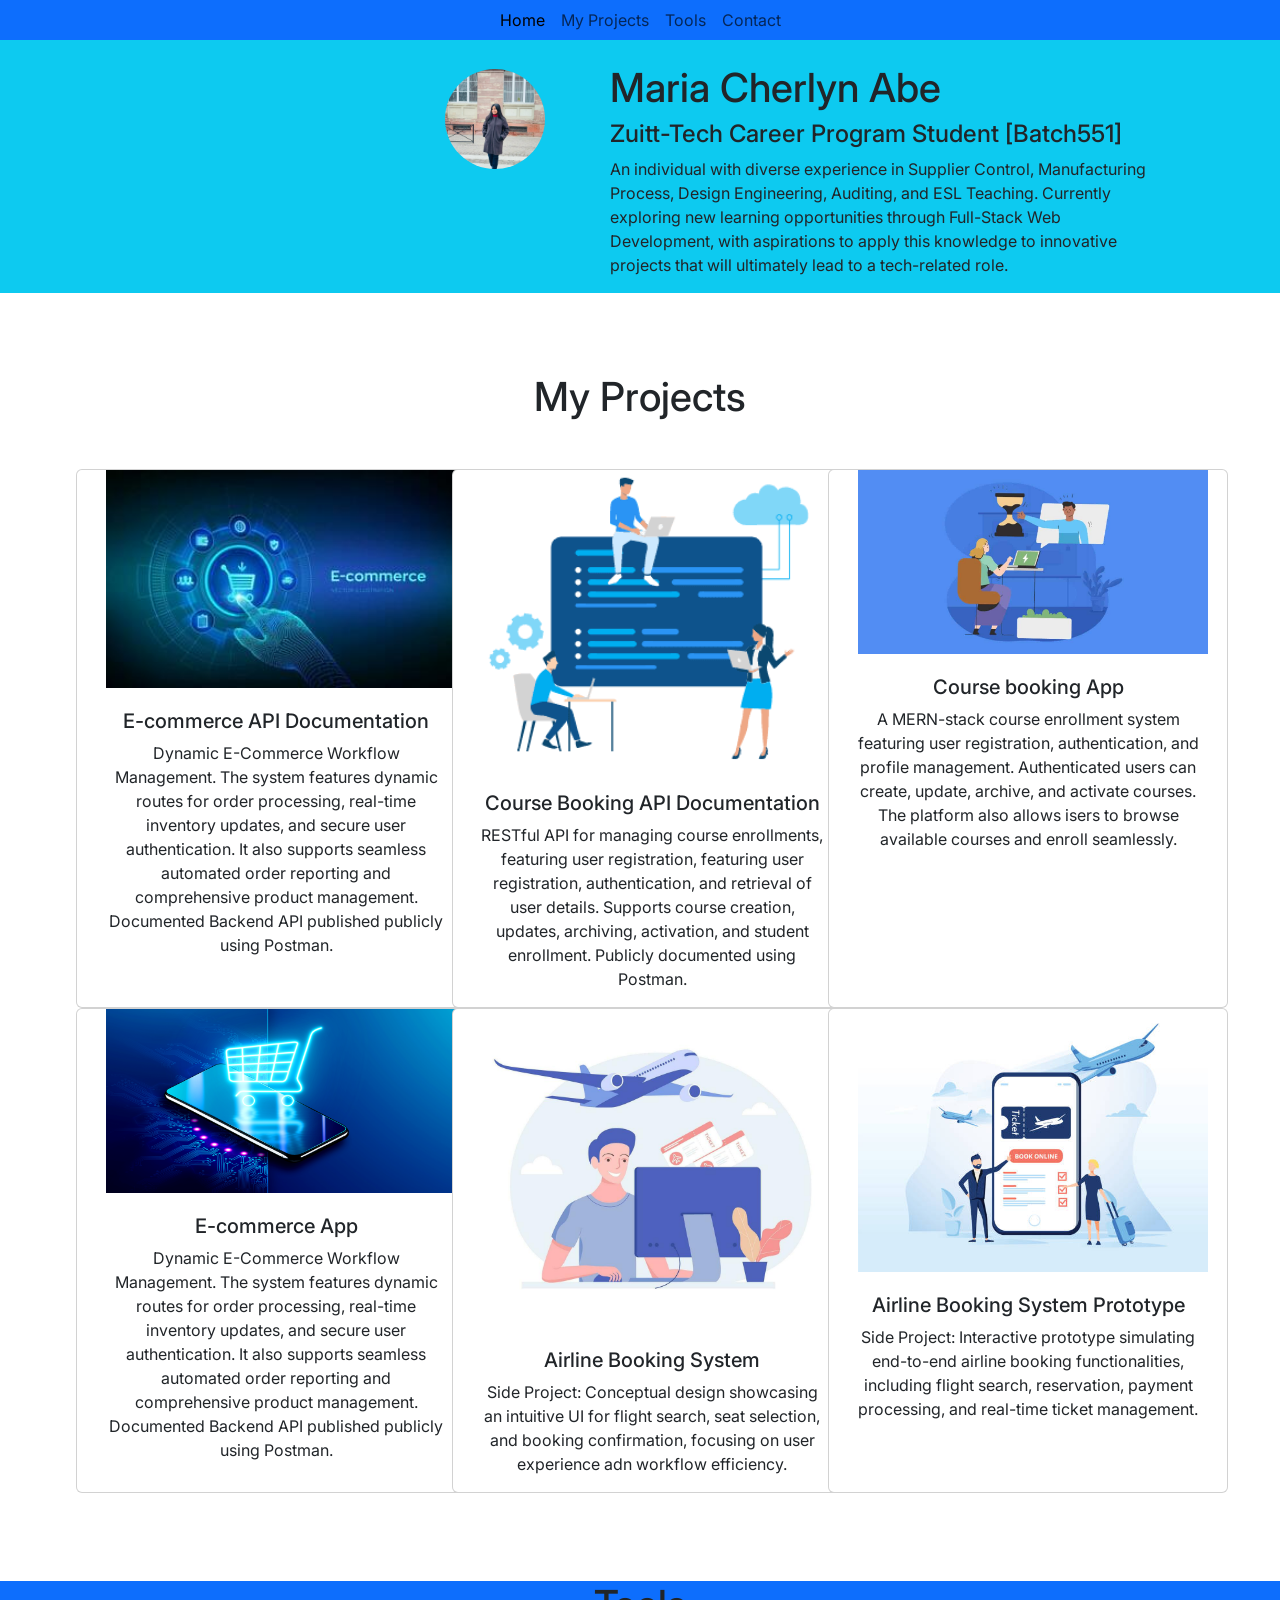
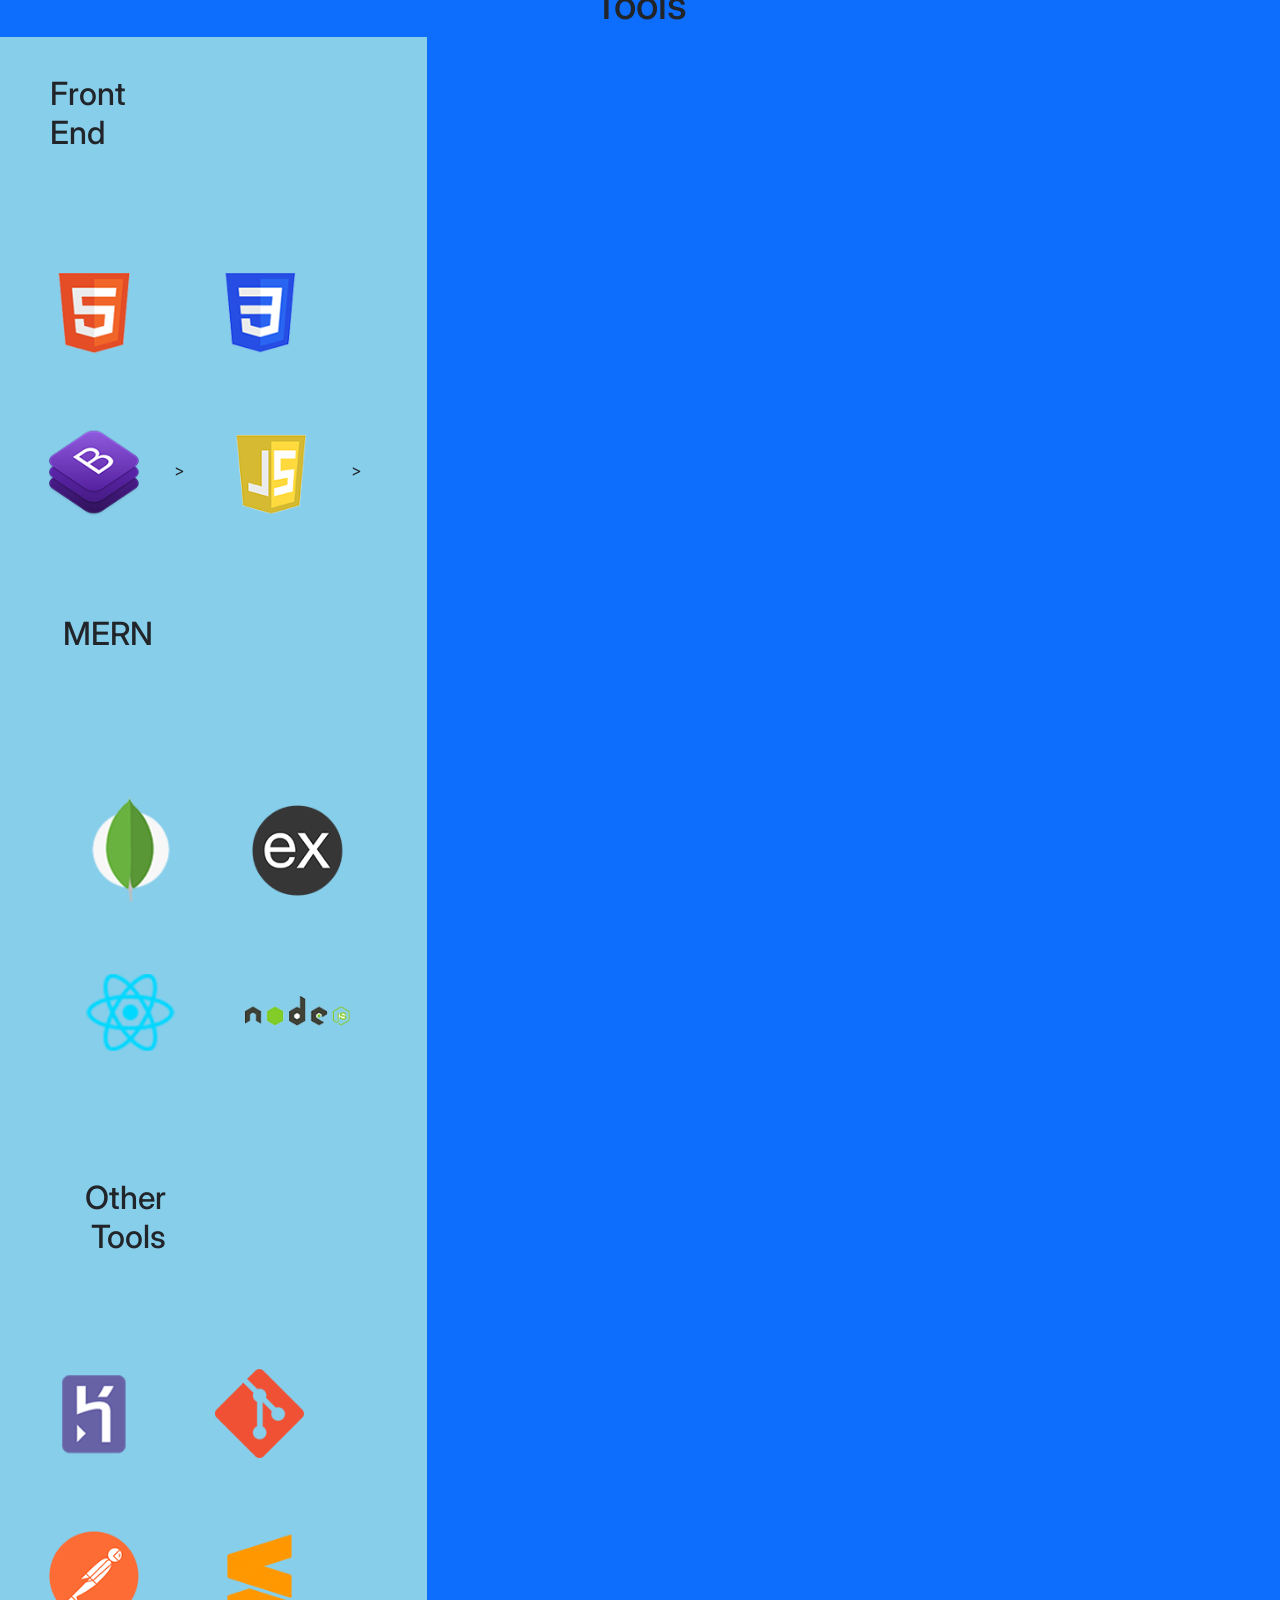
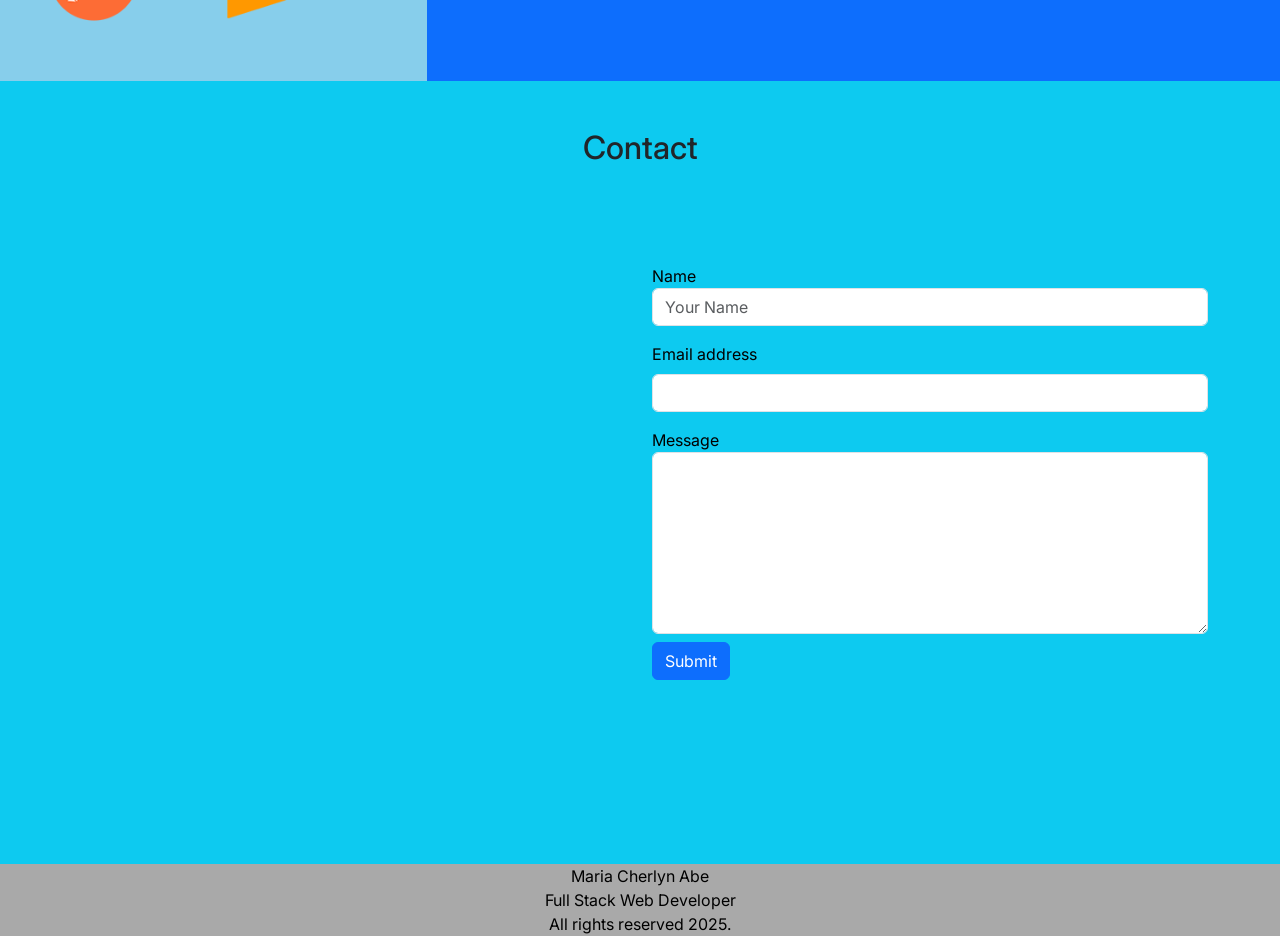
==== index.html @ 072dad14 "Add files via upload" ====
<!DOCTYPE html>
<html>
<head>
	<meta charset="utf-8">
	<meta name="viewport" content="width=device-width, initial-scale=1">
	<title>Capstone 1 Development - Developer Portfolio</title>

	<link rel="stylesheet" type="text/css" href="index.css">

	<link href="https://cdn.jsdelivr.net/npm/bootstrap@5.0.2/dist/css/bootstrap.min.css" rel="stylesheet" integrity="sha384-EVSTQN3/azprG1Anm3QDgpJLIm9Nao0Yz1ztcQTwFspd3yD65VohhpuuCOmLASjC" crossorigin="anonymous">

	<link rel="preconnect" href="https://fonts.googleapis.com">
	<link rel="preconnect" href="https://fonts.gstatic.com" crossorigin>
	<link href="https://fonts.googleapis.com/css2?family=Inter:ital,opsz,wght@0,14..32,100..900;1,14..32,100..900&family=Montserrat:ital,wght@0,100..900;1,100..900&display=swap" rel="stylesheet">

</head>
<body>
	
	<section id="landing" >
		<nav class="navbar navbar-expand-lg navbar-light">
		  <div class="container-fluid">

		    <div class="collapse navbar-collapse justify-content-center fixed-top bg-primary" id="navbarNav">
		      <ul class="navbar-nav">
		        <li class="nav-item">
		          <a class="nav-link active" aria-current="page" href="#">Home</a>
		        </li>
		        <li class="nav-item">
		          <a class="nav-link" href="#projects">My Projects</a>
		        </li>
		        <li class="nav-item">
		          <a class="nav-link" href="#tools">Tools</a>
		        </li>
		        <li class="nav-item">
		          <a class="nav-link" href="#contact">Contact</a>
		        </li>
		      </ul>
		    </div>
		  </div>
		</nav>  	
	</section>		

	<section class="container-fluid bg-info pe-5">
		<div class="row pe-5">
			<figure class="col-md-6 mt-5 pe-5">
				<div id="about-image">
					<img src="./images/Chepic.jpg" class="img-fluid rounded-circle">
				</div>
			</figure>

			<figcaption class="col-md-6 mt-5 pe-5">
				<h1>Maria Cherlyn Abe</h1>
				<h4>Zuitt-Tech Career Program Student  [Batch551]</h4>
				<p>An individual with diverse experience in Supplier Control, Manufacturing Process, Design Engineering, Auditing, and ESL Teaching. Currently exploring new learning opportunities through Full-Stack Web Development, with aspirations to apply this knowledge to innovative projects that will ultimately lead to a tech-related role.</p>
			</figcaption>
		</div>
		
	</section>

	<section id="projects">
		<h1 class="text-center">My Projects</h1>	
			<div class="container-fluid m-5">
				<div class="row text-center">
			      	<div class="card row col-md-4">
                  <img class="card-img-top img-fluid"src="./images/ecommerceAPI.jpg"  >
	                  <div class="card-body justify-content-center align-items-center">
	                    <h5>E-commerce API Documentation</h5>
	                    <p class="card-text">Dynamic E-Commerce Workflow Management. The system features dynamic routes for order processing, real-time inventory updates, and secure user authentication. It also supports seamless automated order reporting and comprehensive product management. Documented Backend API published publicly using Postman.</p>
	                  </div>
                </div>

	            	<div class="card row col-md-4">
	                  <img class="card-img-top img-fluid" src="./images/courseAPI.png">
	                  <div class="card-body">
	                    <h5>Course Booking API Documentation</h5>
	                    <p class="card-text">RESTful API for managing course enrollments, featuring user registration, featuring user registration, authentication, and retrieval of user details. Supports course creation, updates, archiving, activation, and student enrollment. Publicly documented using Postman.</p>
	                  </div>
	            </div>

            	 <div class="card row col-md-4">
                      <img src="./images/coursebooking.jpg" class="card-img-top">
	                  <div class="card-body">
	                      <h5>Course booking App</h5>
	                    <p class="card-text">A MERN-stack course enrollment system featuring user registration, authentication, and profile management. Authenticated users can create, update, archive, and activate courses. The platform also allows isers to browse available courses and enroll seamlessly.</p>
	                  </div>
                </div>

                <div class="card row col-md-4">
                  <img class="card-img-top img-fluid"src="./images/ecommerceAPP.png"  >
	                  <div class="card-body justify-content-center align-items-center">
	                    <h5>E-commerce App</h5>
	                    <p class="card-text">Dynamic E-Commerce Workflow Management. The system features dynamic routes for order processing, real-time inventory updates, and secure user authentication. It also supports seamless automated order reporting and comprehensive product management. Documented Backend API published publicly using Postman.</p>
	                  </div>
                </div>

	            <div class="card row col-md-4">
	                  <img class="card-img-top img-fluid" src="./images/airlinemockup.jpg">
	                  <div class="card-body">
	                    <h5>Airline Booking System </h5>
	                    <p class="card-text">Side Project: Conceptual design showcasing an intuitive UI for flight search, seat selection, and booking confirmation, focusing on user experience adn workflow efficiency.</p>
	                  </div>
	            </div>

            	<div class="card row col-md-4">
                      <img src="./images/airlineprototype.jpg" class="card-img-top">
	                  <div class="card-body">
	                      <h5>Airline Booking System Prototype</h5>
	                    <p class="card-text">Side Project: Interactive prototype simulating end-to-end airline booking functionalities, including flight search, reservation, payment processing, and real-time ticket management.</p>
	                  </div> 
                </div>
			</div>
		</div>
	</section>

	<section id="tools">
			<div class="container-fluid bg-primary">
			<h1 class="text-center" >Tools</h1>
			<div class="row d-flex text-start">
				<div id="frontend" class="col-md-4">
				<h2 class="training-tools p-2">Front End</h2>
				<img src="./images/logo-html5.png" class="fe-tools-img">
				<img src="./images/logo-css3.png" class="fe-tools-img">
				<img src="./images/logo-bootstrap.png" class="fe-tools-img">>
				<img src="./images/logo-javascript.png" class="fe-tools-img">>
				</div>
			</div>
			<div class="row d-flex text-center">
				<div id="mern" class="col-md-4 py-4 ">
				<h2 class="training-tools p-2">MERN</h2>
				<img src="./images/logo-mongodb.png" class="mern-tools-img">
				<img src="./images/logo-expressjs.png" class="mern-tools-img">
				<img src="./images/logo-react.png" class="mern-tools-img">
				<img src="./images/logo-nodejs.png" class="mern-tools-img">
				</div>
			</div>

			<div class="row d-flex">
				<div id="others" class="col-md-4 py-4 ">
				<h2 class="training-tools text-end p-2">Other Tools</h2>
				<img src="./images/logo-heroku.png" class="other-tools-img">
				<img src="./images/logo-git.png" class="other-tools-img">
				<img src="./images/logo-postman.png" class="other-tools-img">
				<img src="./images/logo-sublime-text-3.png" class="other-tools-img">
				</div>
				</div>
			</div>

	</section>

	<section id="contact" class="container-fluid py-5 bg-info"> 	
         		 <h2 class="text-center">Contact</h2>
              	 <div class="row m-5">
               	<div class="col-md-6 py-5">
                     <iframe src="https://www.google.com/maps/embed?pb=!1m18!1m12!1m3!1d3861.731259425971!2d121.03086781068404!3d14.557354685865198!2m3!1f0!2f0!3f0!3m2!1i1024!2i768!4f13.1!3m3!1m2!1s0x3397c9b8d33b2c6d%3A0xb0c2f766338a92bd!2sZuitt%20Makati!5e0!3m2!1sen!2sjp!4v1747360922030!5m2!1sen!2sjp" width="100%" height="450" style="border:0;" allowfullscreen="" loading="lazy" referrerpolicy="no-referrer-when-downgrade"></iframe>
                  </div>
                	  		 		
  		 			
						<div id="form" class="col-md-6 py-5">
							<form class="text-black">
							<div class="mb-3">
								<label for="name">Name</label>
								<input type="text" name="name" id="name" placeholder="Your Name" class="form-control">	
							</div>
				  			<div class="mb-3">
							    <label for="exampleInputEmail1" class="form-label">Email address</label>
							    <input type="email" class="form-control" id="exampleInputEmail1" aria-describedby="emailHelp">
					  		</div>
				  			<div class="mb3">
						  		<label for="concern">Message</label>
						  		<textarea class="form-control" id="message" rows="7"></textarea>
						  	</div>
				 				 <button type="button" class="btn btn-primary mt-2" data-bs-toggle="modal" data-bs-target="#exampleModal">
				   			 Submit
				  				</button>
							</form>
						</div>
					</div>
		
		
		
     <div class="modal fade" id="exampleModal" tabindex="-1" aria-labelledby="exampleModalLabel" aria-hidden="true">
		  <div class="modal-dialog">
		    <div class="modal-content">
		      <div class="modal-header">
		        <h1 class="modal-title fs-5" id="exampleModalLabel">Comment</h1>
		        <button type="button" class="btn-close" data-bs-dismiss="modal" aria-label="Close"></button>
		      </div>
		      <div class="modal-body">
		        Thank you for your message!
		      </div>
		      <div class="modal-footer">
		        <button type="button" class="btn btn-secondary" data-bs-dismiss="modal">Close</button>
		      </div>
		    </div>
		  </div>
		
</section>

     <footer id="footer" >
         <div class="container-fluid text-center">
            <div>Maria Cherlyn Abe</div>
            <div>Full Stack Web Developer</div>
            <div>All rights reserved 2025.</div>
         </div>
      </footer>

	<script src="https://cdn.jsdelivr.net/npm/bootstrap@5.0.2/dist/js/bootstrap.bundle.min.js" integrity="sha384-MrcW6ZMFYlzcLA8Nl+NtUVF0sA7MsXsP1UyJoMp4YLEuNSfAP+JcXn/tWtIaxVXM" crossorigin="anonymous"></script>
</body>
</html>
---- index.css ----
*{
	margin: 0;
	padding: 0;
	box-sizing: border-box;
	font-family: Inter;
}

#landing{	
	color: black;
}	

#about-image{
  float: right;
  margin-left: 20px;
  position: static;
    
}

#projects{

	margin-top: 40px;
	padding: 40px;
	padding-top: 40px;
	padding-bottom: 40px;
	border-radius: 20px;
}


.training-tools{
	padding: 40px;
	width: 132px;
	height: 132px;
	margin: 30px;
}

.fe-tools-img, .mern-tools-img, .other-tools-img{
	width: 132px;
	height: 132px;
	margin: 15px;
}



img {
    width: 100px; 
    margin: 5px;
}


#frontend, #mern, #others {
	display: block;
	background-color: skyblue;
	
}

#footer{
	color: black;
	background-color: darkgray;
}
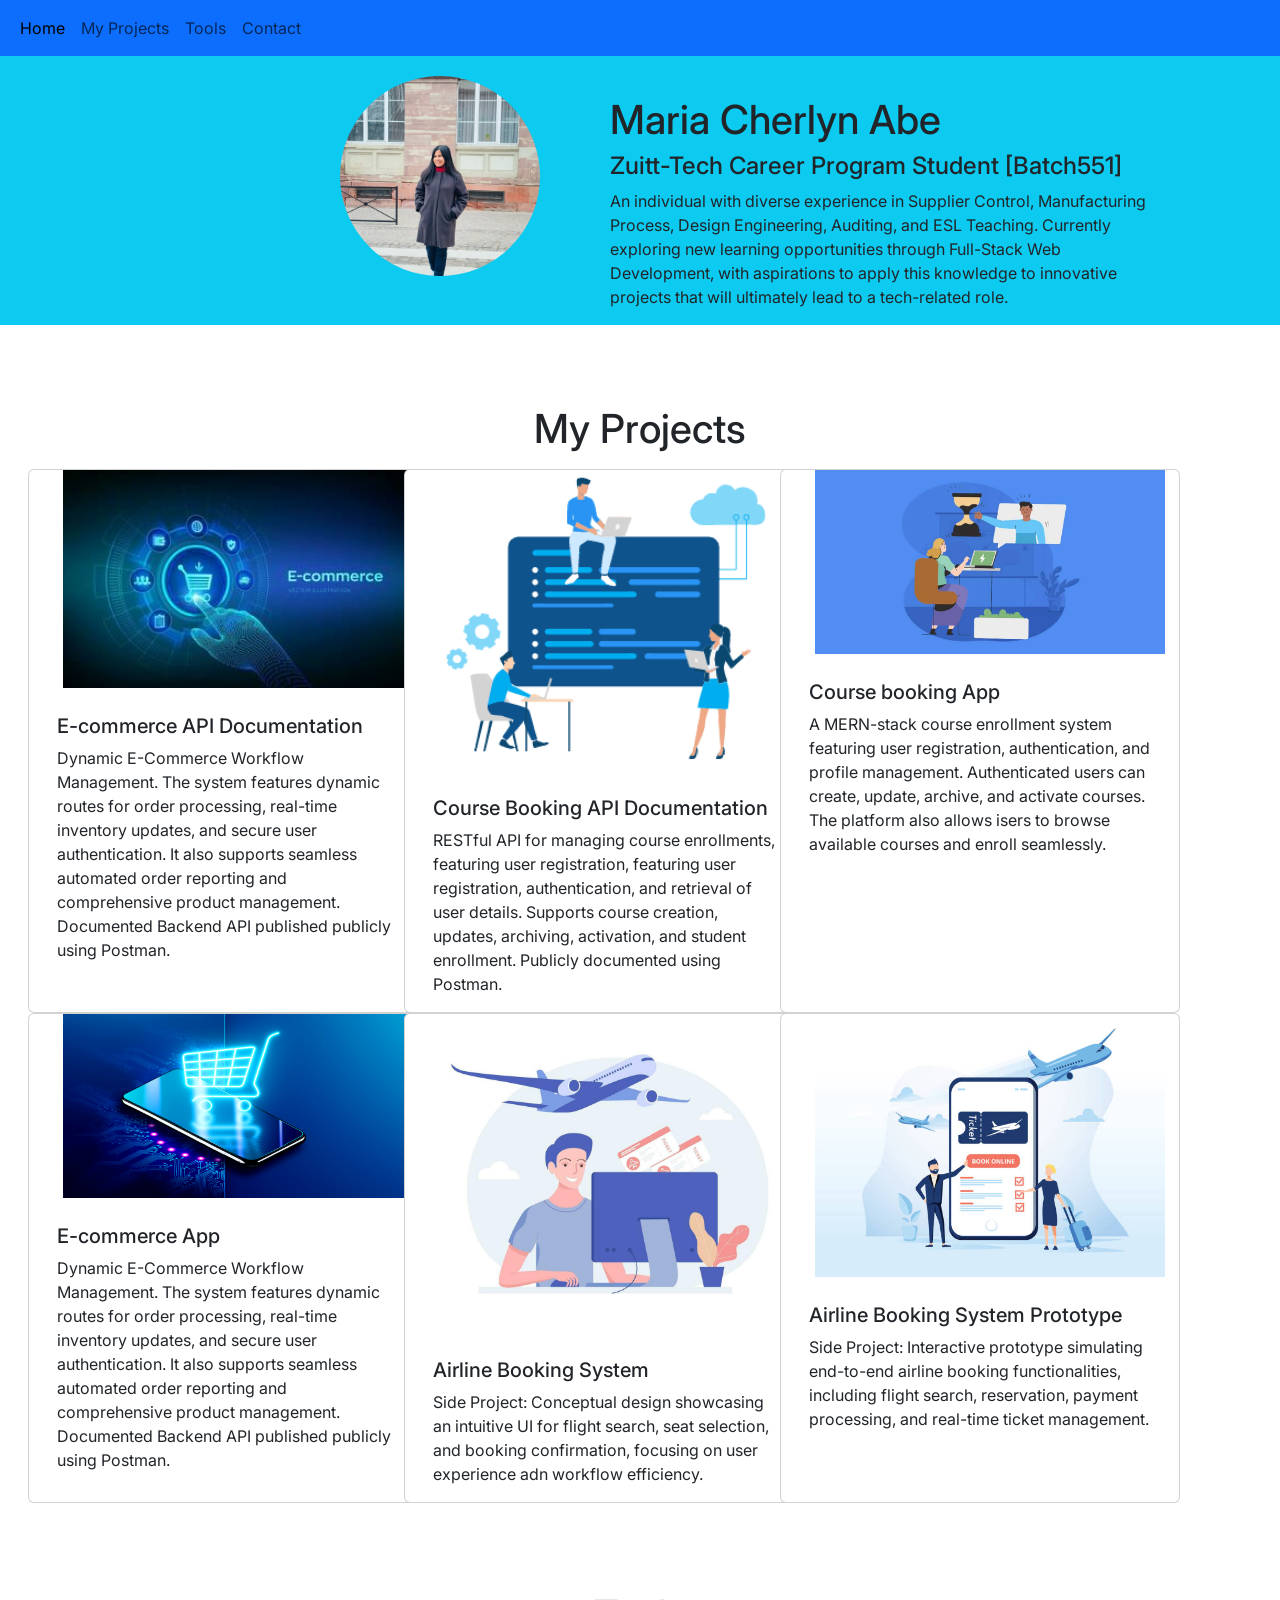
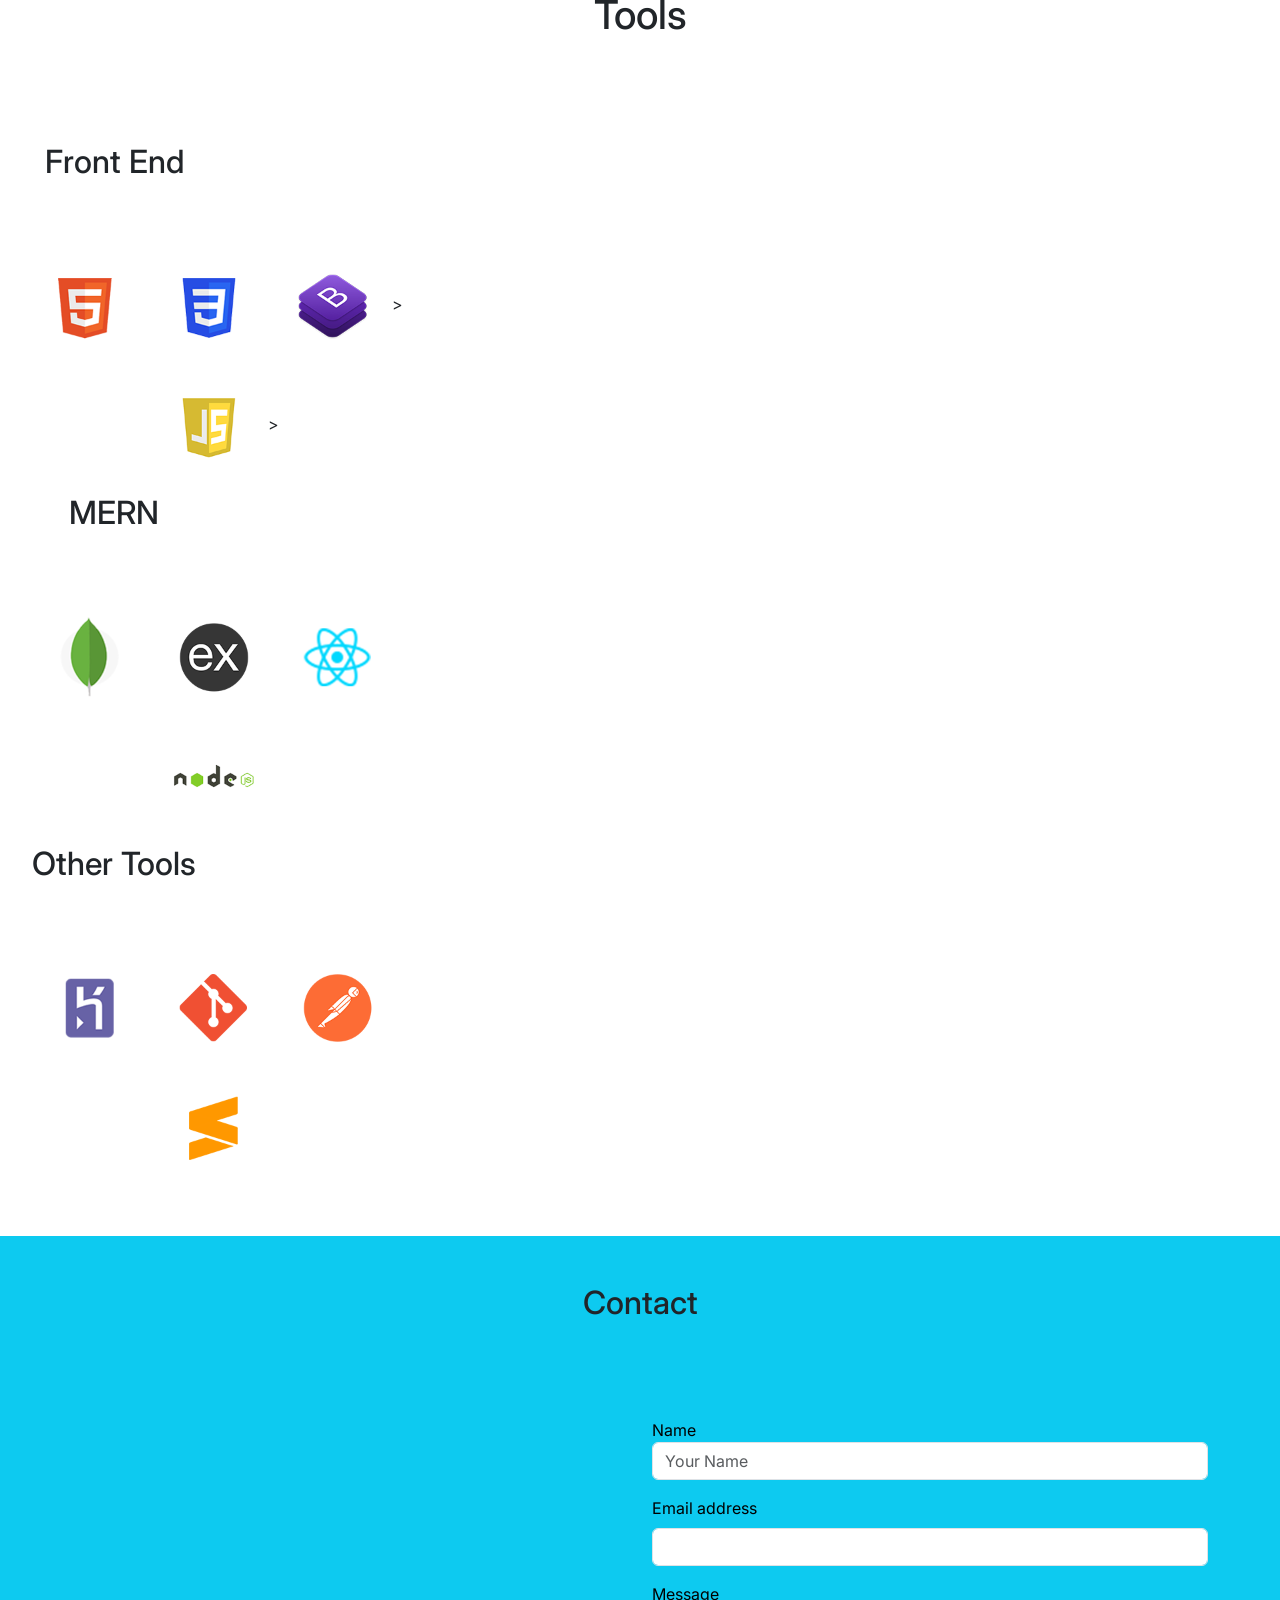
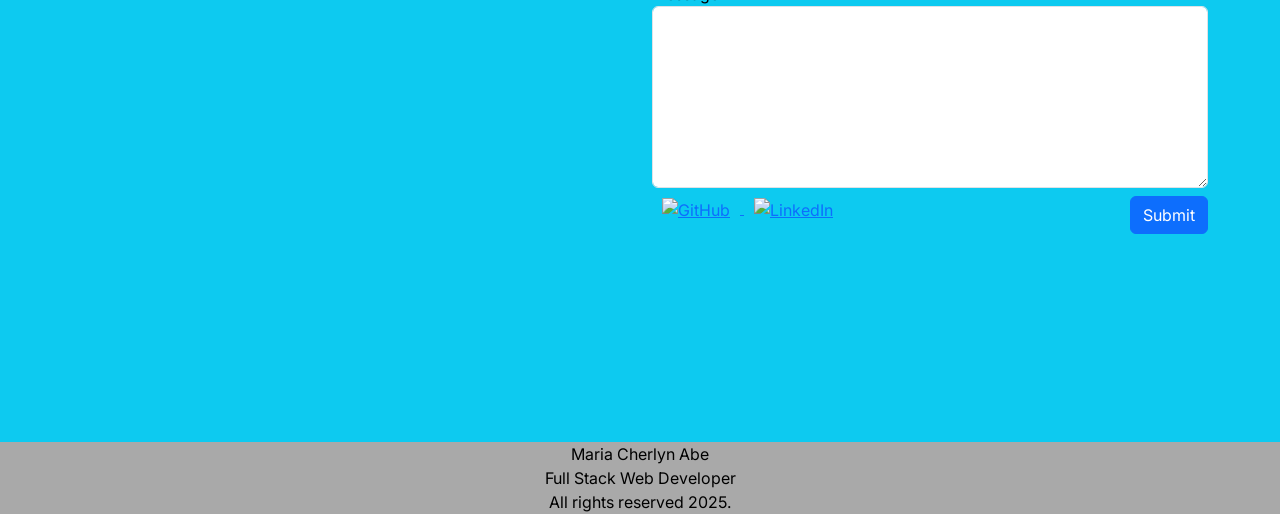
==== commit 0f519217: "Add files via upload" ====
--- a/index.html
+++ b/index.html
@@ -17,10 +17,10 @@
 <body>
 	
 	<section id="landing" >
-		<nav class="navbar navbar-expand-lg navbar-light">
+		<nav class="navbar navbar-expand-lg navbar-light fixed-top bg-primary">
 		  <div class="container-fluid">
-
-		    <div class="collapse navbar-collapse justify-content-center fixed-top bg-primary" id="navbarNav">
+		  	
+			  <div class="navbar-expand" id="navbarNav">
 		      <ul class="navbar-nav">
 		        <li class="nav-item">
 		          <a class="nav-link active" aria-current="page" href="#">Home</a>
@@ -38,18 +38,21 @@
 		    </div>
 		  </div>
 		</nav>  	
-	</section>		
+	</section>
+
+	
+
 
 	<section class="container-fluid bg-info pe-5">
 		<div class="row pe-5">
-			<figure class="col-md-6 mt-5 pe-5">
+			<figure class="col-md-6 mt-3 pe-5">
 				<div id="about-image">
 					<img src="./images/Chepic.jpg" class="img-fluid rounded-circle">
 				</div>
 			</figure>
 
 			<figcaption class="col-md-6 mt-5 pe-5">
-				<h1>Maria Cherlyn Abe</h1>
+				<h1 class="mt-5">Maria Cherlyn Abe</h1>
 				<h4>Zuitt-Tech Career Program Student  [Batch551]</h4>
 				<p>An individual with diverse experience in Supplier Control, Manufacturing Process, Design Engineering, Auditing, and ESL Teaching. Currently exploring new learning opportunities through Full-Stack Web Development, with aspirations to apply this knowledge to innovative projects that will ultimately lead to a tech-related role.</p>
 			</figcaption>
@@ -59,8 +62,8 @@
 
 	<section id="projects">
 		<h1 class="text-center">My Projects</h1>	
-			<div class="container-fluid m-5">
-				<div class="row text-center">
+			<div class="container-fluid mt-3">
+				<div class="row">
 			      	<div class="card row col-md-4">
                   <img class="card-img-top img-fluid"src="./images/ecommerceAPI.jpg"  >
 	                  <div class="card-body justify-content-center align-items-center">
@@ -113,10 +116,10 @@
 	</section>
 
 	<section id="tools">
-			<div class="container-fluid bg-primary">
-			<h1 class="text-center" >Tools</h1>
-			<div class="row d-flex text-start">
-				<div id="frontend" class="col-md-4">
+		<div class="container-fluid py-5 text-center">
+			<h1 class="text-center mb-5">Tools</h1>
+				<div class="row">
+				<div id="frontend" class="col-md-4 mt-5 text-center">
 				<h2 class="training-tools p-2">Front End</h2>
 				<img src="./images/logo-html5.png" class="fe-tools-img">
 				<img src="./images/logo-css3.png" class="fe-tools-img">
@@ -124,9 +127,9 @@
 				<img src="./images/logo-javascript.png" class="fe-tools-img">>
 				</div>
 			</div>
-			<div class="row d-flex text-center">
-				<div id="mern" class="col-md-4 py-4 ">
-				<h2 class="training-tools p-2">MERN</h2>
+			<div class="row">
+				<div id="mern" class="col-md-4">
+				<h2 class="training-tools p-2 justify-content-center align-items-center">MERN</h2>
 				<img src="./images/logo-mongodb.png" class="mern-tools-img">
 				<img src="./images/logo-expressjs.png" class="mern-tools-img">
 				<img src="./images/logo-react.png" class="mern-tools-img">
@@ -134,67 +137,85 @@
 				</div>
 			</div>
 
-			<div class="row d-flex">
-				<div id="others" class="col-md-4 py-4 ">
-				<h2 class="training-tools text-end p-2">Other Tools</h2>
+			<div class="row">
+				<div id="others" class="col-md-4">
+				<h2 class="training-tools p-2">Other Tools</h2>
 				<img src="./images/logo-heroku.png" class="other-tools-img">
 				<img src="./images/logo-git.png" class="other-tools-img">
 				<img src="./images/logo-postman.png" class="other-tools-img">
 				<img src="./images/logo-sublime-text-3.png" class="other-tools-img">
-				</div>
-				</div>
-			</div>
-
+				
+				</div>
+
+			</div>
+		</div>
+			
 	</section>
 
 	<section id="contact" class="container-fluid py-5 bg-info"> 	
          		 <h2 class="text-center">Contact</h2>
               	 <div class="row m-5">
-               	<div class="col-md-6 py-5">
+               		<div class="col-md-6 py-5">
                      <iframe src="https://www.google.com/maps/embed?pb=!1m18!1m12!1m3!1d3861.731259425971!2d121.03086781068404!3d14.557354685865198!2m3!1f0!2f0!3f0!3m2!1i1024!2i768!4f13.1!3m3!1m2!1s0x3397c9b8d33b2c6d%3A0xb0c2f766338a92bd!2sZuitt%20Makati!5e0!3m2!1sen!2sjp!4v1747360922030!5m2!1sen!2sjp" width="100%" height="450" style="border:0;" allowfullscreen="" loading="lazy" referrerpolicy="no-referrer-when-downgrade"></iframe>
-                  </div>
+                  	</div>
                 	  		 		
   		 			
 						<div id="form" class="col-md-6 py-5">
-							<form class="text-black">
-							<div class="mb-3">
-								<label for="name">Name</label>
-								<input type="text" name="name" id="name" placeholder="Your Name" class="form-control">	
-							</div>
-				  			<div class="mb-3">
-							    <label for="exampleInputEmail1" class="form-label">Email address</label>
-							    <input type="email" class="form-control" id="exampleInputEmail1" aria-describedby="emailHelp">
-					  		</div>
-				  			<div class="mb3">
-						  		<label for="concern">Message</label>
-						  		<textarea class="form-control" id="message" rows="7"></textarea>
-						  	</div>
-				 				 <button type="button" class="btn btn-primary mt-2" data-bs-toggle="modal" data-bs-target="#exampleModal">
-				   			 Submit
-				  				</button>
-							</form>
-						</div>
-					</div>
-		
-		
-		
-     <div class="modal fade" id="exampleModal" tabindex="-1" aria-labelledby="exampleModalLabel" aria-hidden="true">
-		  <div class="modal-dialog">
-		    <div class="modal-content">
-		      <div class="modal-header">
-		        <h1 class="modal-title fs-5" id="exampleModalLabel">Comment</h1>
-		        <button type="button" class="btn-close" data-bs-dismiss="modal" aria-label="Close"></button>
-		      </div>
-		      <div class="modal-body">
-		        Thank you for your message!
-		      </div>
-		      <div class="modal-footer">
-		        <button type="button" class="btn btn-secondary" data-bs-dismiss="modal">Close</button>
-		      </div>
-		    </div>
-		  </div>
-		
-</section>
+								<form class="text-black">
+									<div class="mb-3">
+										<label for="name">Name</label>
+										<input type="text" name="name" id="name" placeholder="Your Name" class="form-control" >	
+									</div>
+						  			<div class="mb-3">
+									    <label for="exampleInputEmail1" class="form-label">Email address</label>
+									    <input type="email" class="form-control" id="exampleInputEmail1" aria-describedby="emailHelp">
+							  		</div>
+						  			<div class="mb3">
+								  		<label for="concern">Message</label>
+								  		<textarea class="form-control" id="message" rows="7"></textarea>	
+
+								  
+								 	 <button id="button" type="button" class="btn btn-primary mt-2" data-bs-toggle="modal" data-bs-target="#exampleModal">
+						   			 Submit
+						  			</button>
+
+						  			<div id="social">
+		                         	<a href="https://cheabe.github.io/webportfolio/" class="justify-content-center align-items-center">
+		                     			<img id="git" src="https://download.logo.wine/logo/GitHub/GitHub-Logo.wine.png" alt="GitHub">
+		                 			</a>
+		                 			<a href="https://www.linkedin.com/">                	
+		                     			<img id="linkedin" src="https://cdn-icons-png.flaticon.com/512/3536/3536505.png" alt="LinkedIn">
+	                  				</a> 
+	                  				</div>
+
+	                  			</div>
+				  				
+	                  	</div>
+
+						 		 <div class="modal fade" id="exampleModal" tabindex="-1" aria-labelledby="exampleModalLabel" aria-hidden="true">
+								  <div class="modal-dialog">
+								    <div class="modal-content">
+								      <div class="modal-header">
+								        <h1 class="modal-title fs-5" id="exampleModalLabel">Comment</h1>
+								        <button type="button" class="btn-close" data-bs-dismiss="modal" aria-label="Close"></button>
+								      </div>
+								      <div class="modal-body">
+								        Thank you for your message!
+								      </div>
+								      <div class="modal-footer">
+								        <button type="button" class="btn btn-secondary" data-bs-dismiss="modal">Close</button>
+								      </div>
+								   </div>	
+               		   　         </div>
+								</div>
+
+						　　				  			
+            				    </form>	　
+						
+				</div>
+	</section>
+
+
 
      <footer id="footer" >
          <div class="container-fluid text-center">
--- a/index.css
+++ b/index.css
@@ -9,9 +9,15 @@
 	color: black;
 }	
 
+#navbar-nav{
+	justify-content: center;
+	align-content: center;
+}
+
 #about-image{
   float: right;
   margin-left: 20px;
+  margin-top: 50px;
   position: static;
     
 }
@@ -25,33 +31,54 @@
 	border-radius: 20px;
 }
 
+#tools{
+	display: flex;
+	justify-content: space-around;
+}
 
 .training-tools{
-	padding: 40px;
-	width: 132px;
-	height: 132px;
-	margin: 30px;
-}
-
-.fe-tools-img, .mern-tools-img, .other-tools-img{
-	width: 132px;
-	height: 132px;
-	margin: 15px;
+ 			display: grid;
+            grid-template-columns: repeat(2, 1fr);
+            grid-template-rows: repeat(2, 1fr);
+            gap: 10px;
+            padding: 10px;
+ 
 }
 
 
+.fe-tools-img, .mern-tools-img, .other-tools-img{
+			width: 100px; 
 
-img {
-    width: 100px; 
-    margin: 5px;
 }
 
 
-#frontend, #mern, #others {
-	display: block;
-	background-color: skyblue;
+img {
+    width: 200px; 
+    height: auto;
+    margin: 10px;
+}
+
+
+#social{
+	float: left;
+}
+
+#button{
+	float: right;
+}
+
+
+#git{
+	height: 50px;
+	width: 80px;
+}	
+
+#linkedin{
+	height: 40px;
+	width: 40px;
 	
 }
+
 
 #footer{
 	color: black;
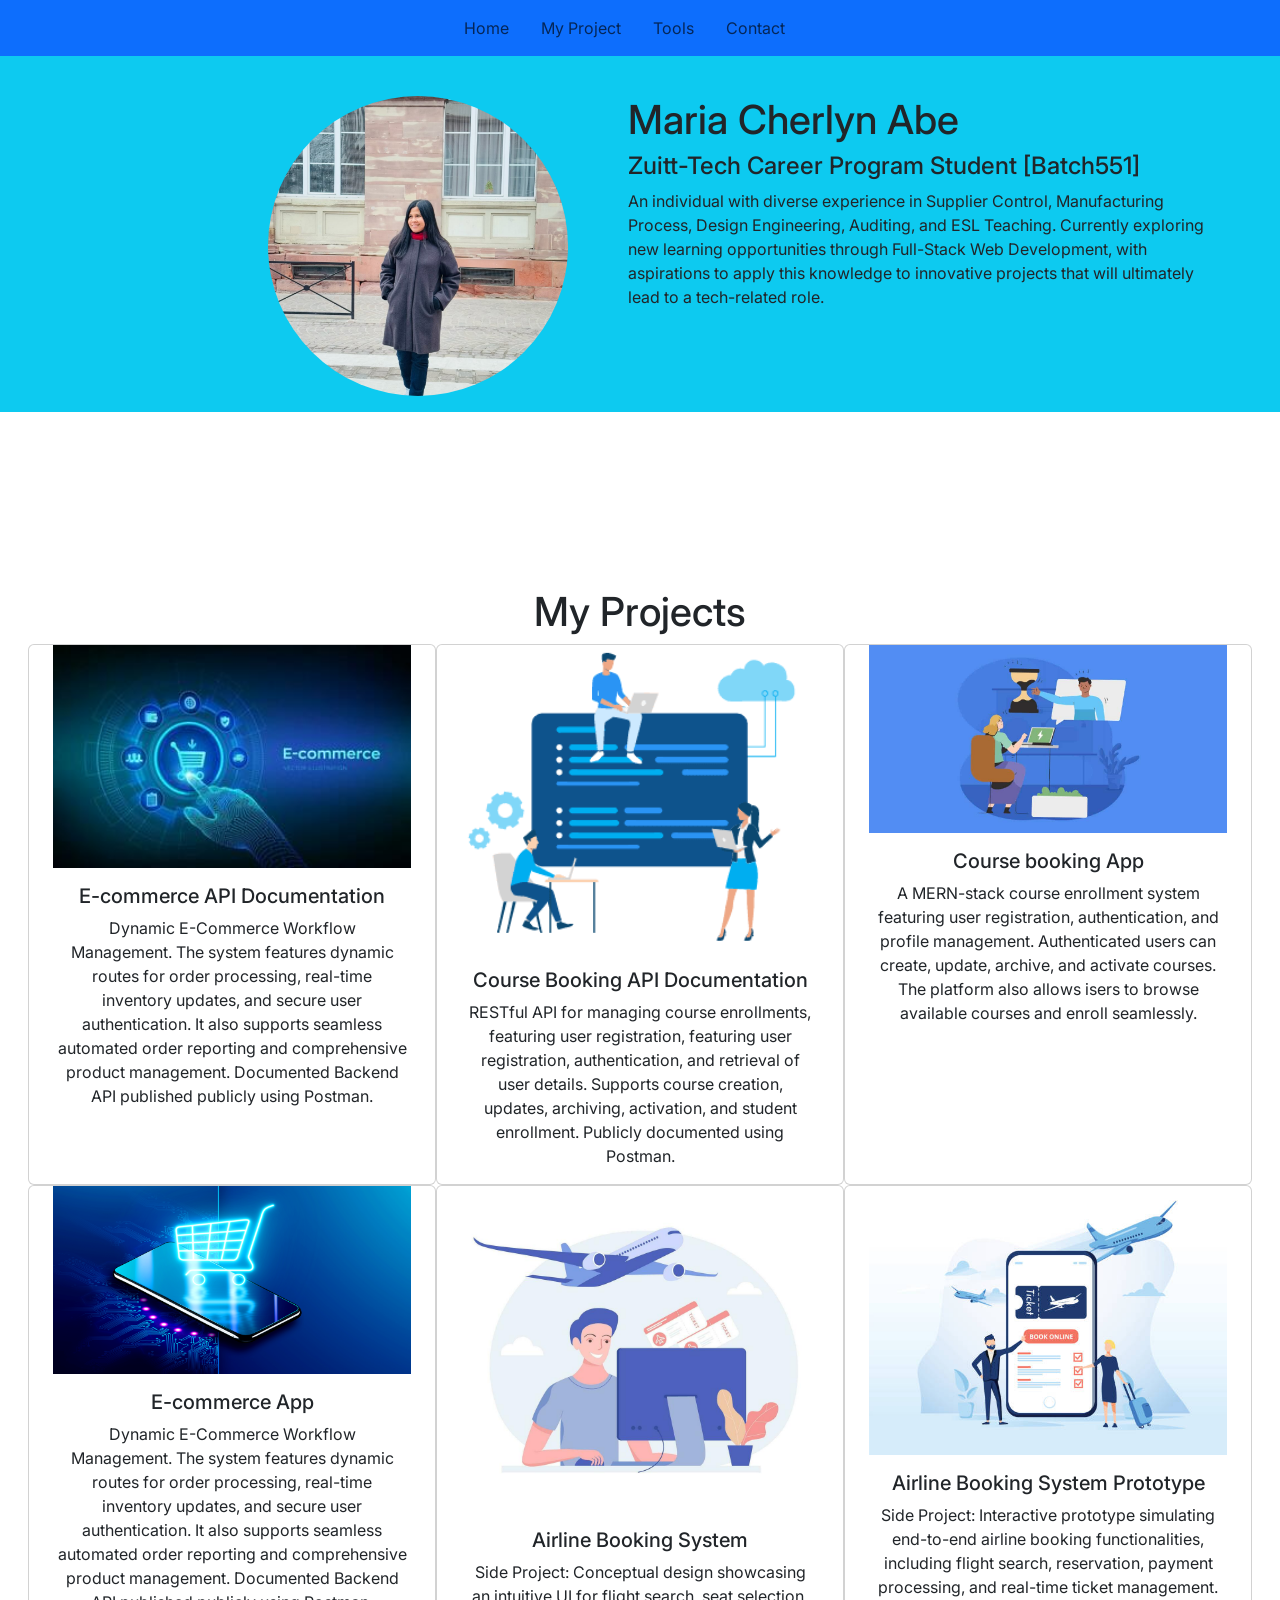
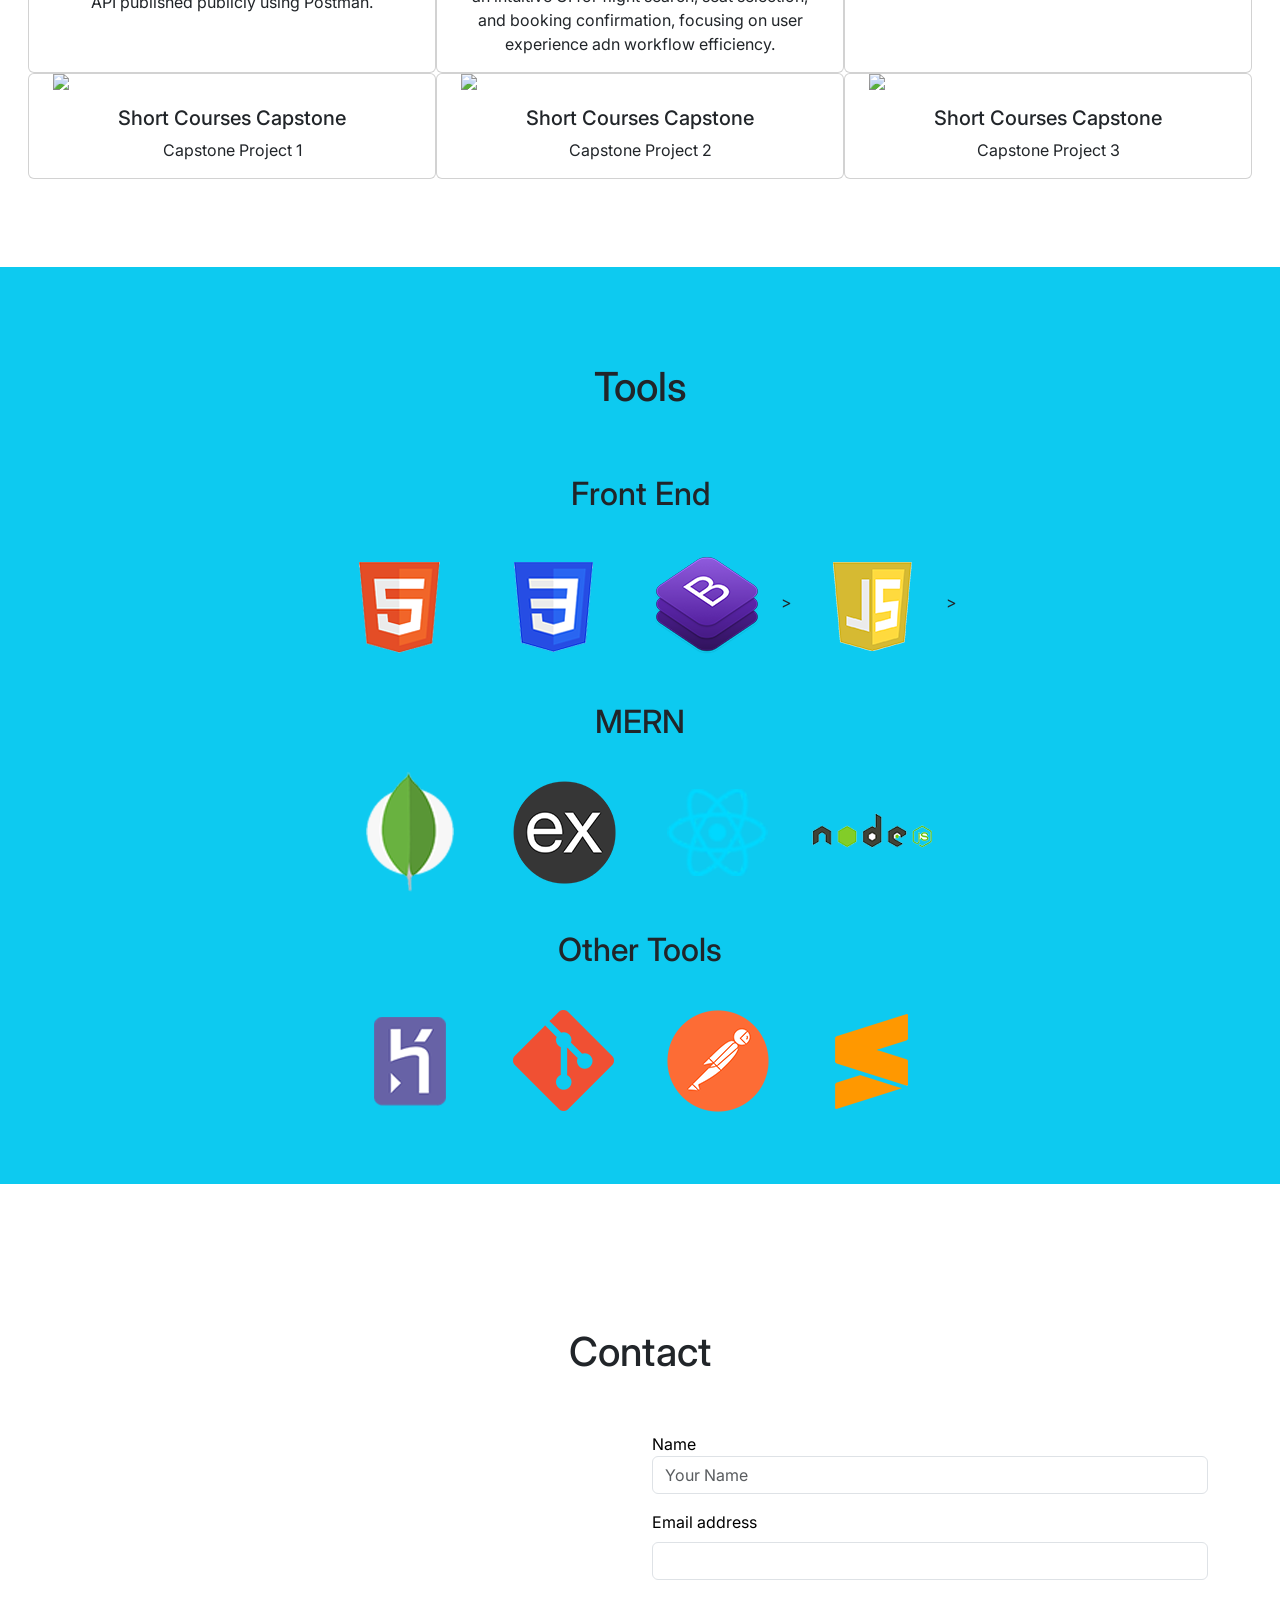
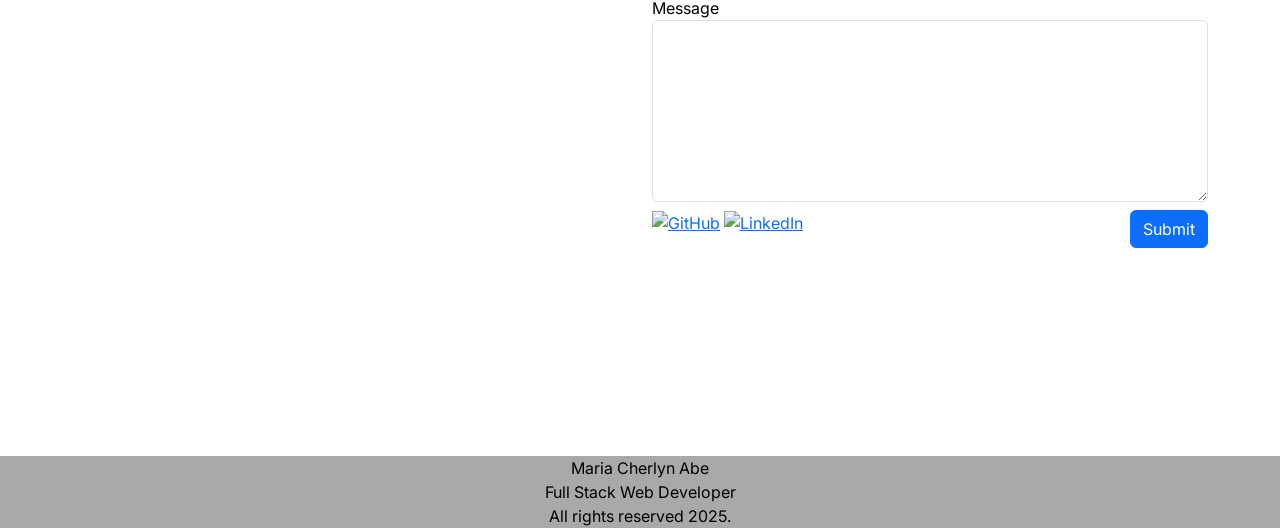
==== commit ab6060fd: "Add files via upload" ====
--- a/index.html
+++ b/index.html
@@ -16,63 +16,51 @@
 </head>
 <body>
 	
-	<section id="landing" >
-		<nav class="navbar navbar-expand-lg navbar-light fixed-top bg-primary">
-		  <div class="container-fluid">
-		  	
-			  <div class="navbar-expand" id="navbarNav">
-		      <ul class="navbar-nav">
-		        <li class="nav-item">
-		          <a class="nav-link active" aria-current="page" href="#">Home</a>
-		        </li>
-		        <li class="nav-item">
-		          <a class="nav-link" href="#projects">My Projects</a>
-		        </li>
-		        <li class="nav-item">
-		          <a class="nav-link" href="#tools">Tools</a>
-		        </li>
-		        <li class="nav-item">
-		          <a class="nav-link" href="#contact">Contact</a>
-		        </li>
-		      </ul>
-		    </div>
-		  </div>
-		</nav>  	
-	</section>
-
-	
-
-
-	<section class="container-fluid bg-info pe-5">
-		<div class="row pe-5">
-			<figure class="col-md-6 mt-3 pe-5">
+<nav class="navbar navbar-expand-md navbar-expand-lg fixed-top navbar-light bg-primary">
+				 <div class="container-fluid justify-content-center align-items-center">			
+			   		<ul class="navbar-nav flex-row">
+				    <li class="nav-item me-3"><a class="nav-link" href="#">Home</a></li>
+				    <li class="nav-item me-3"><a class="nav-link" href="#projects">My Project</a></li>
+				    <li class="nav-item me-3"><a class="nav-link" href="#tools">Tools</a></li>
+				    <li class="nav-item me-3"><a class="nav-link" href="#contact">Contact</a></li>
+		  			</ul>
+		  	   　</div>	
+</nav>
+
+
+<section id="landing" class="container-fluid mt-5">
+			<div class="row pe-5 bg-info">
+			<figure class="col-md-6 mt-5 pe-5">
 				<div id="about-image">
-					<img src="./images/Chepic.jpg" class="img-fluid rounded-circle">
+					<img src="./images/Chepic.jpg" class="img-float rounded-circle">
 				</div>
 			</figure>
 
-			<figcaption class="col-md-6 mt-5 pe-5">
+			<figcaption class="col-md-6">
 				<h1 class="mt-5">Maria Cherlyn Abe</h1>
 				<h4>Zuitt-Tech Career Program Student  [Batch551]</h4>
 				<p>An individual with diverse experience in Supplier Control, Manufacturing Process, Design Engineering, Auditing, and ESL Teaching. Currently exploring new learning opportunities through Full-Stack Web Development, with aspirations to apply this knowledge to innovative projects that will ultimately lead to a tech-related role.</p>
 			</figcaption>
 		</div>
-		
-	</section>
+</section>		
+
+
 
 	<section id="projects">
-		<h1 class="text-center">My Projects</h1>	
-			<div class="container-fluid mt-3">
+			<div class="py-5 text-center">
+				<h1 class="container-fluid mt-5">My Projects</h1>	
+			
 				<div class="row">
-			      	<div class="card row col-md-4">
+			      	<div class="card row col-md-4 mx-auto">
                   <img class="card-img-top img-fluid"src="./images/ecommerceAPI.jpg"  >
 	                  <div class="card-body justify-content-center align-items-center">
 	                    <h5>E-commerce API Documentation</h5>
 	                    <p class="card-text">Dynamic E-Commerce Workflow Management. The system features dynamic routes for order processing, real-time inventory updates, and secure user authentication. It also supports seamless automated order reporting and comprehensive product management. Documented Backend API published publicly using Postman.</p>
-	                  </div>
-                </div>
-
-	            	<div class="card row col-md-4">
+
+	                  </div>
+                </div>
+
+	            	<div class="card row col-md-4 mx-auto">
 	                  <img class="card-img-top img-fluid" src="./images/courseAPI.png">
 	                  <div class="card-body">
 	                    <h5>Course Booking API Documentation</h5>
@@ -80,7 +68,7 @@
 	                  </div>
 	            </div>
 
-            	 <div class="card row col-md-4">
+            	 <div class="card row col-md-4 mx-auto">
                       <img src="./images/coursebooking.jpg" class="card-img-top">
 	                  <div class="card-body">
 	                      <h5>Course booking App</h5>
@@ -88,7 +76,7 @@
 	                  </div>
                 </div>
 
-                <div class="card row col-md-4">
+                <div class="card row col-md-4 mx-auto">
                   <img class="card-img-top img-fluid"src="./images/ecommerceAPP.png"  >
 	                  <div class="card-body justify-content-center align-items-center">
 	                    <h5>E-commerce App</h5>
@@ -96,7 +84,7 @@
 	                  </div>
                 </div>
 
-	            <div class="card row col-md-4">
+	            <div class="card row col-md-4 mx-auto">
 	                  <img class="card-img-top img-fluid" src="./images/airlinemockup.jpg">
 	                  <div class="card-body">
 	                    <h5>Airline Booking System </h5>
@@ -104,23 +92,48 @@
 	                  </div>
 	            </div>
 
-            	<div class="card row col-md-4">
+            	<div class="card row col-md-4 mx-auto">
                       <img src="./images/airlineprototype.jpg" class="card-img-top">
 	                  <div class="card-body">
 	                      <h5>Airline Booking System Prototype</h5>
 	                    <p class="card-text">Side Project: Interactive prototype simulating end-to-end airline booking functionalities, including flight search, reservation, payment processing, and real-time ticket management.</p>
 	                  </div> 
                 </div>
+
+                <div class="card row col-md-4 mx-auto">
+                      <img src="https://executive.mit.edu/dw/image/v2/BFHZ_PRD/on/demandware.static/-/Sites-master-catalog-msee/default/dw4dd91fd4/images/PM.jpg?sw=400&sh=300" class="card-img-top">
+	                  <div class="card-body">
+	                      <h5>Short Courses Capstone</h5>
+	                    <p class="card-text">Capstone Project 1</p>
+	                  </div> 
+                </div>
+
+                <div class="card row col-md-4 mx-auto">
+                      <img src="https://executive.mit.edu/dw/image/v2/BFHZ_PRD/on/demandware.static/-/Sites-master-catalog-msee/default/dw4dd91fd4/images/PM.jpg?sw=400&sh=300" class="card-img-top">
+	                  <div class="card-body">
+	                      <h5>Short Courses Capstone</h5>
+	                    <p class="card-text">Capstone Project 2</p>
+	                  </div> 
+                </div>
+
+                <div class="card row col-md-4 mx-auto">
+                      <img src="https://executive.mit.edu/dw/image/v2/BFHZ_PRD/on/demandware.static/-/Sites-master-catalog-msee/default/dw4dd91fd4/images/PM.jpg?sw=400&sh=300" class="card-img-top">
+	                  <div class="card-body">
+	                      <h5>Short Courses Capstone</h5>
+	                    <p class="card-text">Capstone Project 3</p>
+	                  </div> 
+                </div>
 			</div>
 		</div>
 	</section>
 
 	<section id="tools">
-		<div class="container-fluid py-5 text-center">
-			<h1 class="text-center mb-5">Tools</h1>
+		<div class="container-fluid bg-info">
+		<div class="py-5 text-center">
+			<h1 class="mt-5">Tools</h1>
 				<div class="row">
-				<div id="frontend" class="col-md-4 mt-5 text-center">
-				<h2 class="training-tools p-2">Front End</h2>
+				<div id="frontend">
+				<h2 class="training-tools mt-5 p-2">Front End</h2>
 				<img src="./images/logo-html5.png" class="fe-tools-img">
 				<img src="./images/logo-css3.png" class="fe-tools-img">
 				<img src="./images/logo-bootstrap.png" class="fe-tools-img">>
@@ -128,8 +141,8 @@
 				</div>
 			</div>
 			<div class="row">
-				<div id="mern" class="col-md-4">
-				<h2 class="training-tools p-2 justify-content-center align-items-center">MERN</h2>
+				<div id="mern">
+				<h2 class="training-tools mt-3 p-2">MERN</h2>
 				<img src="./images/logo-mongodb.png" class="mern-tools-img">
 				<img src="./images/logo-expressjs.png" class="mern-tools-img">
 				<img src="./images/logo-react.png" class="mern-tools-img">
@@ -138,8 +151,8 @@
 			</div>
 
 			<div class="row">
-				<div id="others" class="col-md-4">
-				<h2 class="training-tools p-2">Other Tools</h2>
+				<div id="others">
+				<h2 class="training-tools mt-3 p-2">Other Tools</h2>
 				<img src="./images/logo-heroku.png" class="other-tools-img">
 				<img src="./images/logo-git.png" class="other-tools-img">
 				<img src="./images/logo-postman.png" class="other-tools-img">
@@ -148,13 +161,17 @@
 				</div>
 
 			</div>
+       </div>
 		</div>
 			
-	</section>
-
-	<section id="contact" class="container-fluid py-5 bg-info"> 	
-         		 <h2 class="text-center">Contact</h2>
-              	 <div class="row m-5">
+	</section>		
+
+
+
+<section id="contact" class="container-fluid py-5"> 	
+         		 <div class="row m-5">
+         		 <h1 class="text-center mt-5">Contact</h1>
+              	 
                		<div class="col-md-6 py-5">
                      <iframe src="https://www.google.com/maps/embed?pb=!1m18!1m12!1m3!1d3861.731259425971!2d121.03086781068404!3d14.557354685865198!2m3!1f0!2f0!3f0!3m2!1i1024!2i768!4f13.1!3m3!1m2!1s0x3397c9b8d33b2c6d%3A0xb0c2f766338a92bd!2sZuitt%20Makati!5e0!3m2!1sen!2sjp!4v1747360922030!5m2!1sen!2sjp" width="100%" height="450" style="border:0;" allowfullscreen="" loading="lazy" referrerpolicy="no-referrer-when-downgrade"></iframe>
                   	</div>
@@ -170,27 +187,25 @@
 									    <label for="exampleInputEmail1" class="form-label">Email address</label>
 									    <input type="email" class="form-control" id="exampleInputEmail1" aria-describedby="emailHelp">
 							  		</div>
-						  			<div class="mb3">
-								  		<label for="concern">Message</label>
-								  		<textarea class="form-control" id="message" rows="7"></textarea>	
-
-								  
-								 	 <button id="button" type="button" class="btn btn-primary mt-2" data-bs-toggle="modal" data-bs-target="#exampleModal">
-						   			 Submit
-						  			</button>
-
-						  			<div id="social">
-		                         	<a href="https://cheabe.github.io/webportfolio/" class="justify-content-center align-items-center">
-		                     			<img id="git" src="https://download.logo.wine/logo/GitHub/GitHub-Logo.wine.png" alt="GitHub">
-		                 			</a>
-		                 			<a href="https://www.linkedin.com/">                	
-		                     			<img id="linkedin" src="https://cdn-icons-png.flaticon.com/512/3536/3536505.png" alt="LinkedIn">
-	                  				</a> 
-	                  				</div>
-
-	                  			</div>
+							  		
+							  	
+							  		<div class="mb3">
+									  		<label for="concern">Message</label>
+									  		<textarea class="form-control" id="message" rows="7"></textarea>	
+									</div> 
+									 	 
+									<div id="button_and_links" class="mt-2">
+									 	 <button id="button" type="button" class="btn btn-primary" data-bs-toggle="modal" data-bs-target="#exampleModal">
+							   			 Submit
+							  			</button>
+
+					                    <span><a href="https://cheabe.github.io/webportfolio/">
+				                     	<img id="git" src="https://download.logo.wine/logo/GitHub/GitHub-Logo.wine.png" alt="GitHub"></a></span>
+				                 		<span><a href="https://www.linkedin.com/"><img id="linkedin" src="https://cdn-icons-png.flaticon.com/512/3536/3536505.png" alt="LinkedIn"></a></span>
+		                  			</div>
+	                  	</div>
 				  				
-	                  	</div>
+	            </div>
 
 						 		 <div class="modal fade" id="exampleModal" tabindex="-1" aria-labelledby="exampleModalLabel" aria-hidden="true">
 								  <div class="modal-dialog">
@@ -199,9 +214,9 @@
 								        <h1 class="modal-title fs-5" id="exampleModalLabel">Comment</h1>
 								        <button type="button" class="btn-close" data-bs-dismiss="modal" aria-label="Close"></button>
 								      </div>
-								      <div class="modal-body">
+								      	<div class="modal-body">
 								        Thank you for your message!
-								      </div>
+								      	</div>
 								      <div class="modal-footer">
 								        <button type="button" class="btn btn-secondary" data-bs-dismiss="modal">Close</button>
 								      </div>
@@ -209,12 +224,13 @@
                		   　         </div>
 								</div>
 
-						　　				  			
+						　		  			
             				    </form>	　
 						
 				</div>
 	</section>
 
+	
 
 
      <footer id="footer" >
@@ -227,4 +243,9 @@
 
 	<script src="https://cdn.jsdelivr.net/npm/bootstrap@5.0.2/dist/js/bootstrap.bundle.min.js" integrity="sha384-MrcW6ZMFYlzcLA8Nl+NtUVF0sA7MsXsP1UyJoMp4YLEuNSfAP+JcXn/tWtIaxVXM" crossorigin="anonymous"></script>
 </body>
+</html>
+
+
+
+</body>
 </html>
--- a/index.css
+++ b/index.css
@@ -1,86 +1,40 @@
 *{
-	margin: 0;
-	padding: 0;
-	box-sizing: border-box;
-	font-family: Inter;
+  margin: 0;
+  padding: 0;
+  box-sizing: border-box;
+  font-family: Inter, sans-serif;
 }
 
-#landing{	
-	color: black;
-}	
 
-#navbar-nav{
-	justify-content: center;
-	align-content: center;
+.img-float{
+  float:right;
+  width: 300px;
+  height: auto;
 }
 
-#about-image{
-  float: right;
-  margin-left: 20px;
-  margin-top: 50px;
-  position: static;
-    
+ul{
+  list-style: none !important;
 }
 
 #projects{
 
-	margin-top: 40px;
-	padding: 40px;
-	padding-top: 40px;
-	padding-bottom: 40px;
-	border-radius: 20px;
-}
-
-#tools{
-	display: flex;
-	justify-content: space-around;
-}
-
-.training-tools{
- 			display: grid;
-            grid-template-columns: repeat(2, 1fr);
-            grid-template-rows: repeat(2, 1fr);
-            gap: 10px;
-            padding: 10px;
- 
-}
-
-
-.fe-tools-img, .mern-tools-img, .other-tools-img{
-			width: 100px; 
-
-}
-
-
-img {
-    width: 200px; 
-    height: auto;
-    margin: 10px;
-}
-
-
-#social{
-	float: left;
+  margin-top: 40px;
+  padding: 40px;
+  padding-top: 40px;
+  padding-bottom: 40px;
+  border-radius: 20px;
 }
 
 #button{
-	float: right;
+  float: right;
 }
 
-
-#git{
-	height: 50px;
-	width: 80px;
-}	
-
-#linkedin{
-	height: 40px;
-	width: 40px;
-	
+#git, #linkedin{
+  height: 30px;
+  width: auto;
 }
 
-
 #footer{
-	color: black;
-	background-color: darkgray;
+  color: black;
+  background-color: darkgray;
 }
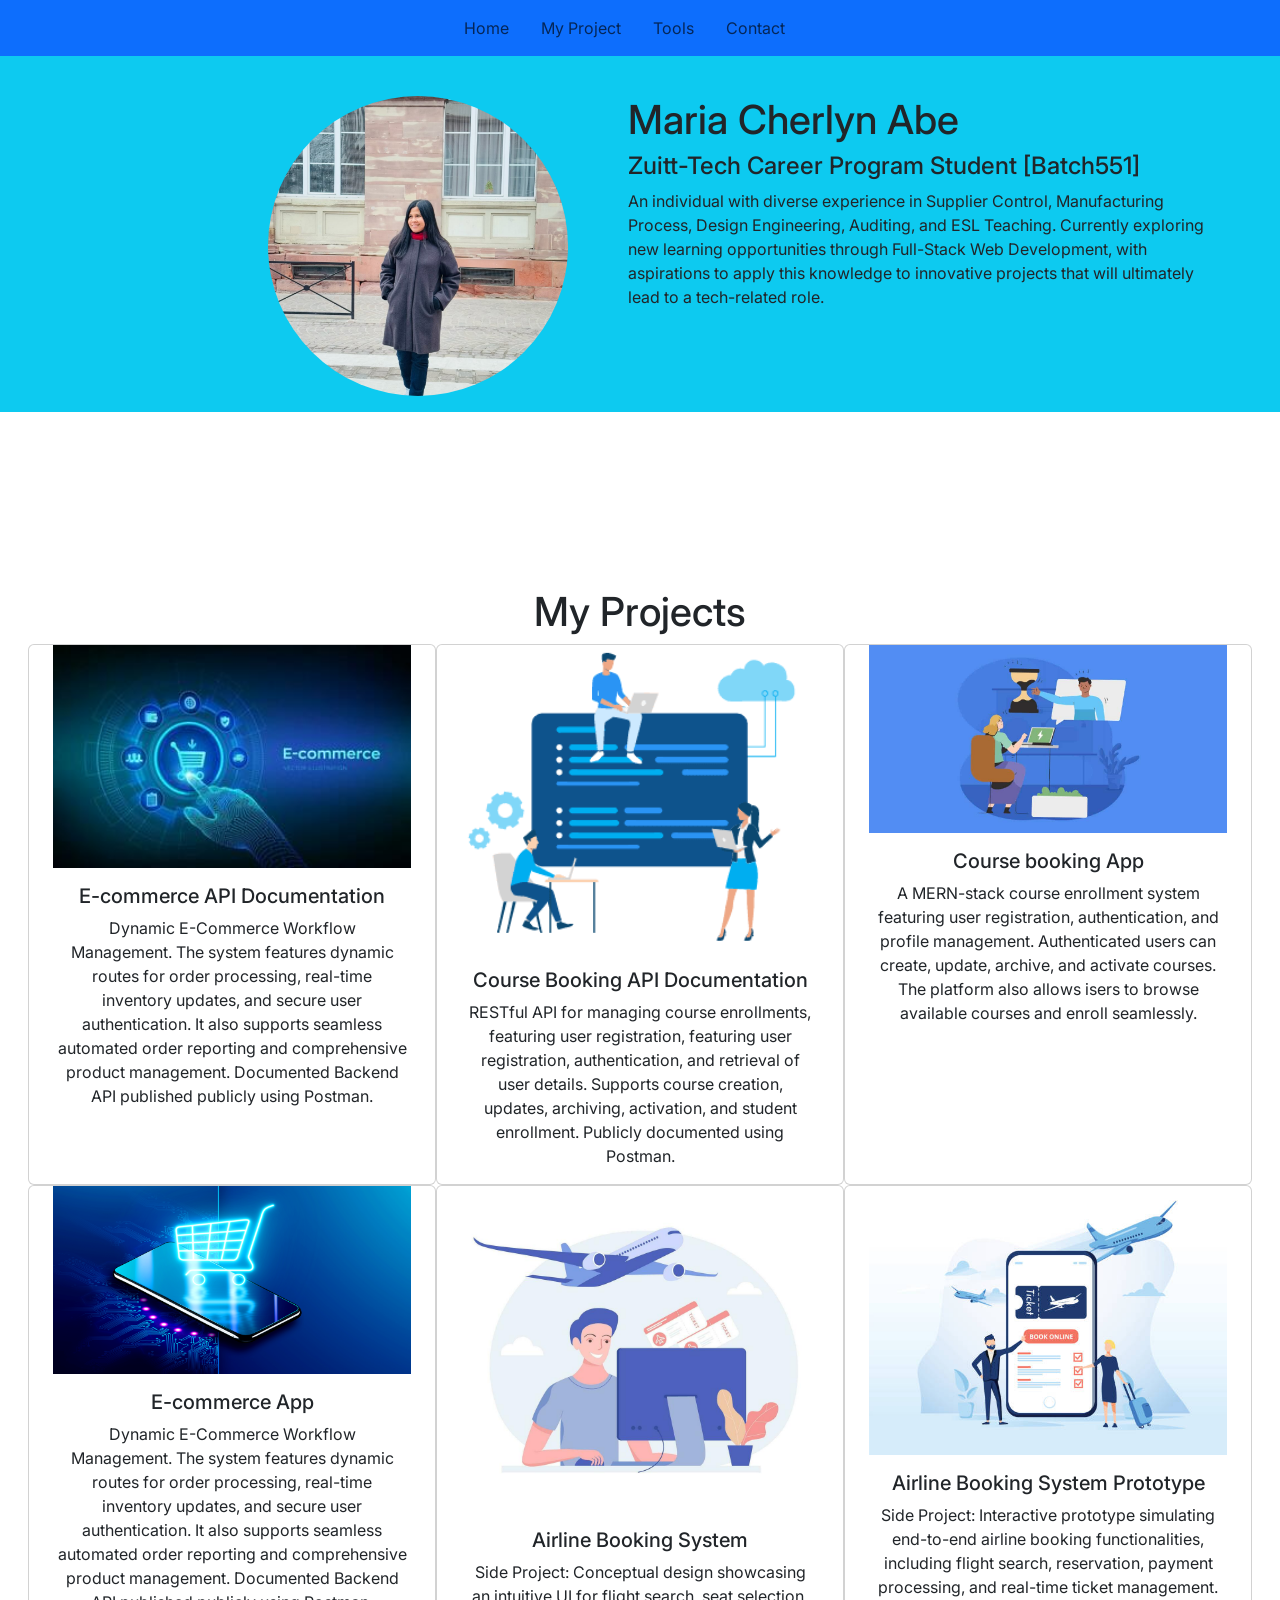
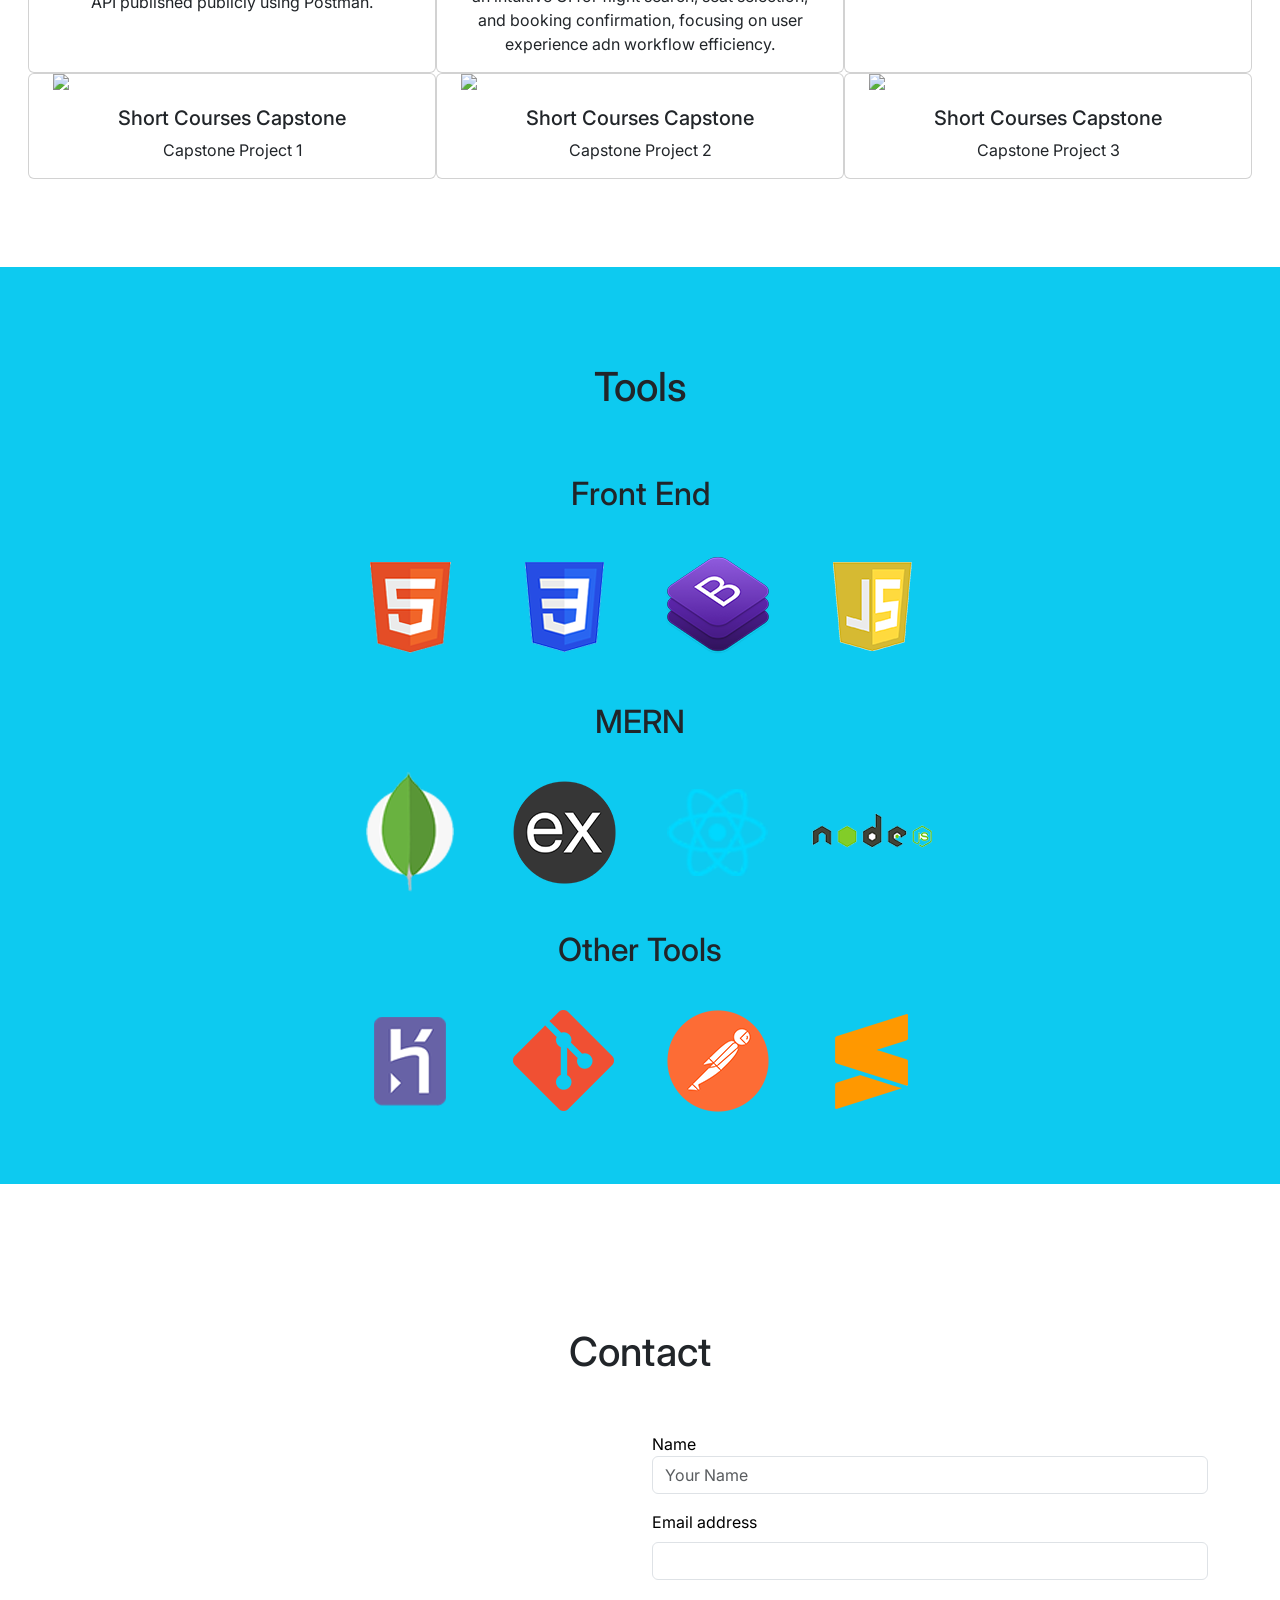
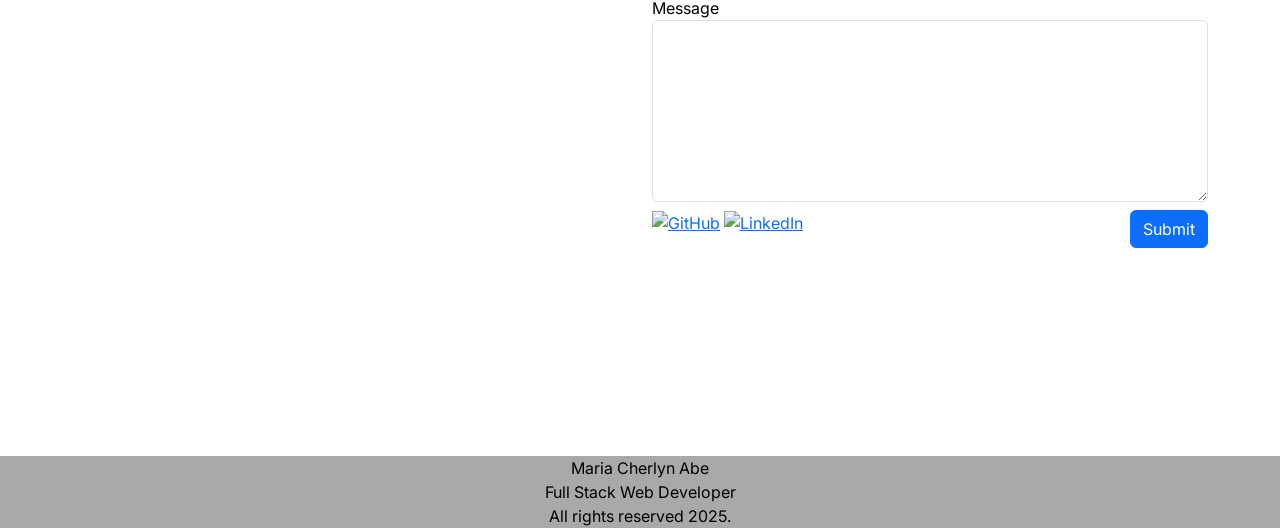
==== commit 5a282b32: "Add files via upload" ====
--- a/index.html
+++ b/index.html
@@ -136,8 +136,8 @@
 				<h2 class="training-tools mt-5 p-2">Front End</h2>
 				<img src="./images/logo-html5.png" class="fe-tools-img">
 				<img src="./images/logo-css3.png" class="fe-tools-img">
-				<img src="./images/logo-bootstrap.png" class="fe-tools-img">>
-				<img src="./images/logo-javascript.png" class="fe-tools-img">>
+				<img src="./images/logo-bootstrap.png" class="fe-tools-img">
+				<img src="./images/logo-javascript.png" class="fe-tools-img">
 				</div>
 			</div>
 			<div class="row">
--- a/index.css
+++ b/index.css
@@ -25,6 +25,10 @@
   border-radius: 20px;
 }
 
+#frontend, #mern, #others{
+  text-align: center;
+}
+
 #button{
   float: right;
 }
